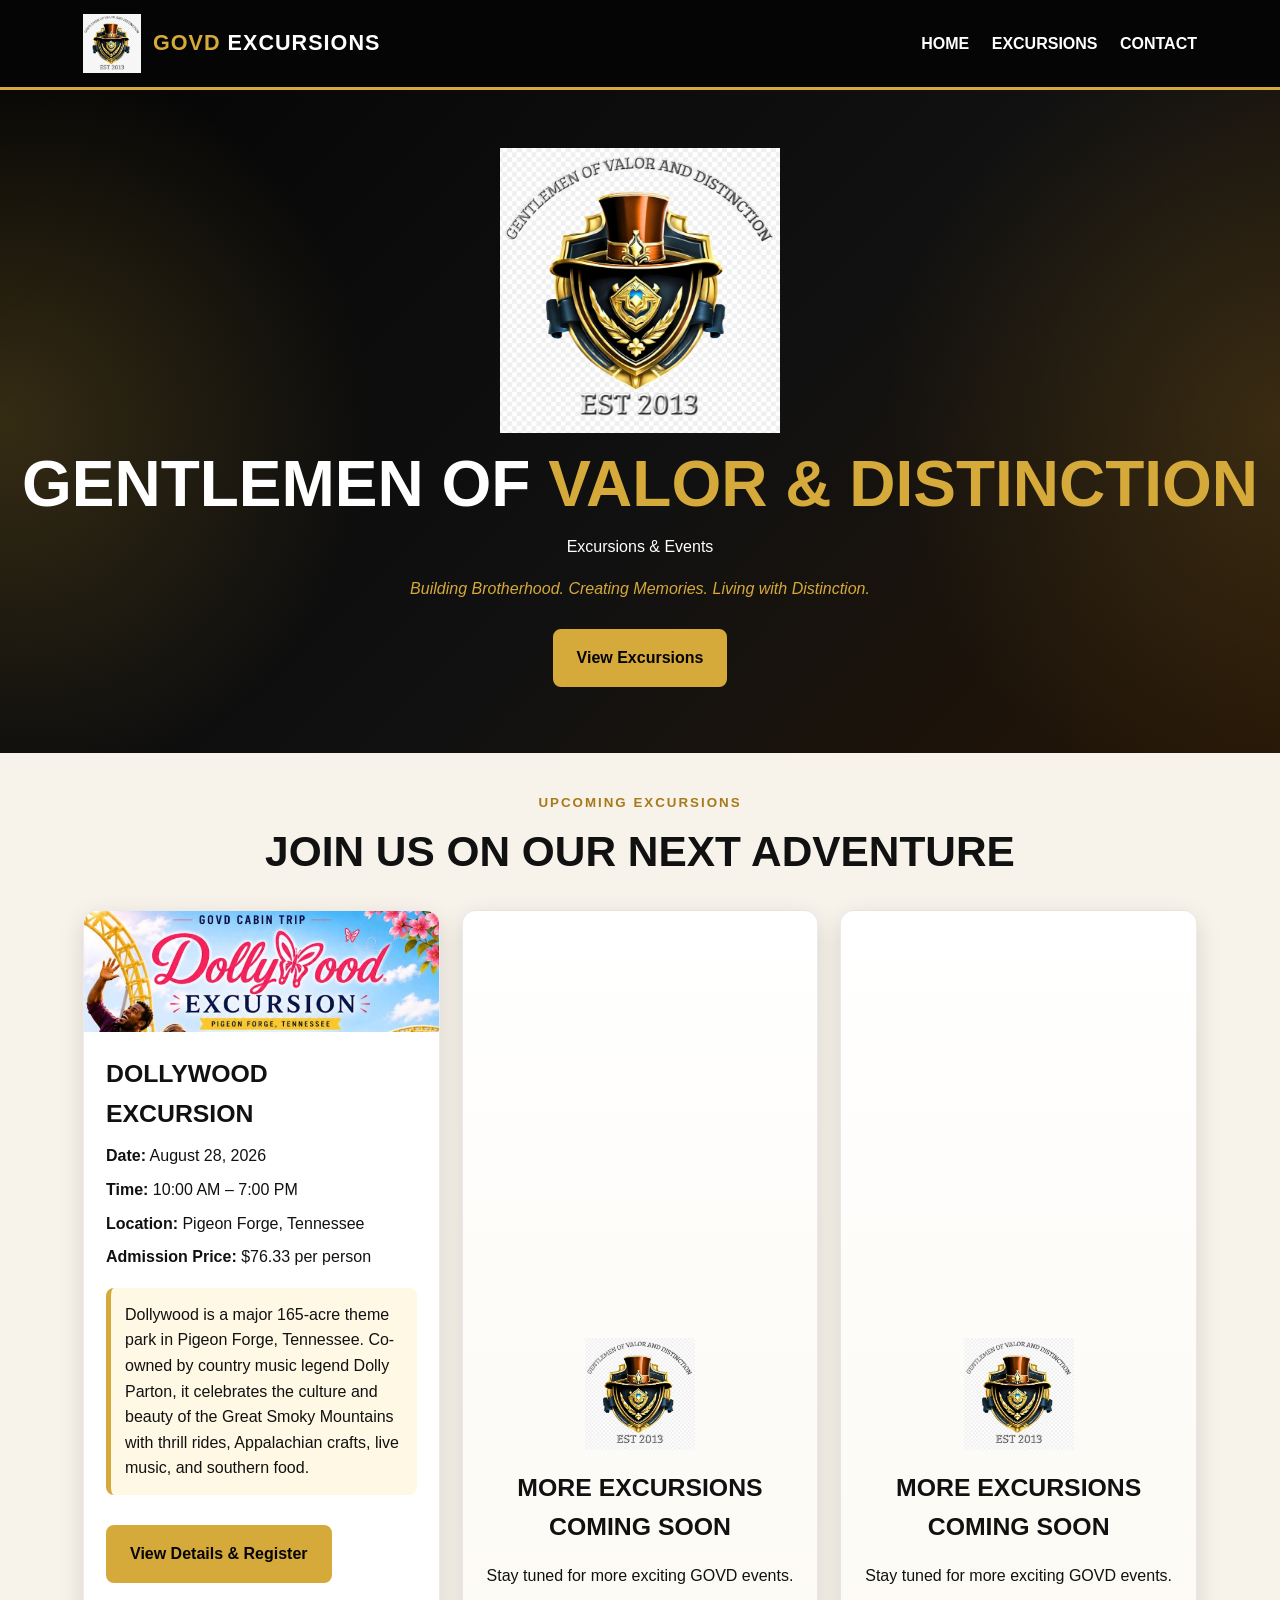
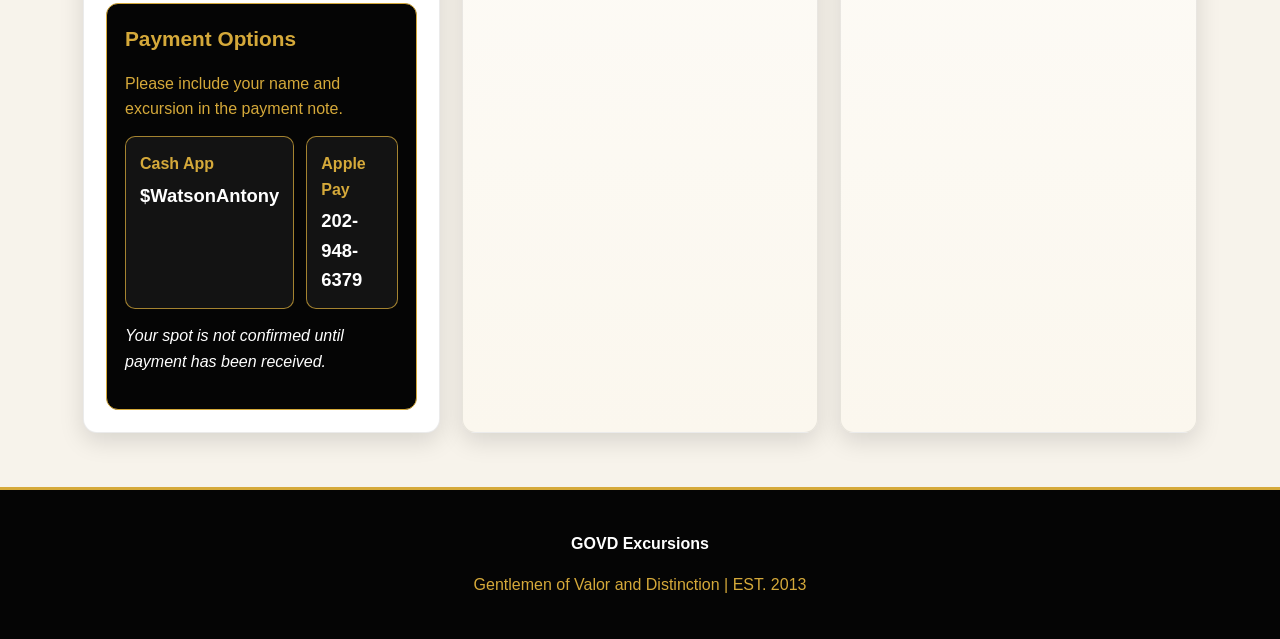
==== index.html @ 77d33393 "updated cards" ====
<!DOCTYPE html>
<html lang="en">
<head>
  <meta charset="UTF-8">
  <meta name="viewport" content="width=device-width, initial-scale=1.0">
  <title>GOVD Excursions</title>
  <link rel="stylesheet" href="style.css">
</head>
<body>

<header class="site-header">
  <div class="header-inner">
    <a class="brand" href="index.html">
      <img src="images/govd-logo.png" alt="GOVD logo">
      <div class="brand-title"><span>GOVD</span> EXCURSIONS</div>
    </a>

    <nav class="nav">
      <a href="index.html">HOME</a>
      <a href="#excursions">EXCURSIONS</a>
      <a href="#contact">CONTACT</a>
    </nav>
  </div>
</header>

<section class="hero">
  <img src="images/govd-logo.png" alt="Gentlemen of Valor and Distinction Logo" class="hero-logo">
  <h1>Gentlemen of <span>Valor & Distinction</span></h1>
  <p>Excursions & Events</p>
  <p class="tagline">Building Brotherhood. Creating Memories. Living with Distinction.</p>
  <a class="button" href="#excursions">View Excursions</a>
</section>

<main class="container">
  <section id="excursions">
    <div class="section-title">
      <small>Upcoming Excursions</small>
      <h2>Join Us On Our Next Adventure</h2>
    </div>

    <div class="cards">
      <article class="card">
        <img src="images/dollywood-banner.png" alt="Dollywood Excursion" class="card-image">

        <div class="card-body">
          <h3 class="event-title">Dollywood Excursion</h3>

          <div class="detail"><strong>Date:</strong> August 28, 2026</div>
          <div class="detail"><strong>Time:</strong> 10:00 AM – 7:00 PM</div>
          <div class="detail"><strong>Location:</strong> Pigeon Forge, Tennessee</div>
          <div class="detail"><strong>Admission Price:</strong> $76.33 per person</div>

          <div class="description-box">
            Dollywood is a major 165-acre theme park in Pigeon Forge, Tennessee.
            Co-owned by country music legend Dolly Parton, it celebrates the culture
            and beauty of the Great Smoky Mountains with thrill rides, Appalachian crafts,
            live music, and southern food.
          </div>

          <a class="button" href="https://docs.google.com/forms/d/e/1FAIpQLSew70NjYJgqdCBS-8g6Ek-wSPkg6OKiDWFWPs0jnCUrK6IFLA/viewform?usp=header" target="_blank" rel="noopener">View Details & Register</a>

          <div class="payment-card">
            <h4>Payment Options</h4>
            <p class="payment-instruction">Please include your name and excursion in the payment note.</p>

            <div class="payment-methods">
              <div class="payment-method">
                <strong>Cash App</strong>
                <div class="payment-value">$WatsonAntony</div>
              </div>

              <div class="payment-method">
                <strong>Apple Pay</strong>
                <div class="payment-value">202-948-6379</div>
              </div>
            </div>

            <p class="payment-note">Your spot is not confirmed until payment has been received.</p>
          </div>
        </div>
      </article>

      <article class="card coming-soon">
        <div class="card-body">
          <img src="images/govd-logo.png" alt="GOVD Logo">
          <h3 class="event-title">More Excursions Coming Soon</h3>
          <p>Stay tuned for more exciting GOVD events.</p>
        </div>
      </article>

      <article class="card coming-soon">
        <div class="card-body">
          <img src="images/govd-logo.png" alt="GOVD Logo">
          <h3 class="event-title">More Excursions Coming Soon</h3>
          <p>Stay tuned for more exciting GOVD events.</p>
        </div>
      </article>
    </div>
  </section>
</main>

<footer id="contact" class="site-footer">
  <p><strong>GOVD Excursions</strong></p>
  <p><span>Gentlemen of Valor and Distinction | EST. 2013</span></p>
</footer>

</body>
</html>
---- style.css ----
* {
  box-sizing: border-box;
}

:root {
  --black: #050505;
  --gold: #d5a93a;
  --gold-dark: #a77919;
  --cream: #f7f3eb;
  --white: #ffffff;
  --text: #111111;
}

body {
  margin: 0;
  font-family: Arial, Helvetica, sans-serif;
  background: var(--cream);
  color: var(--text);
  line-height: 1.6;
}

.site-header {
  background: var(--black);
  color: var(--white);
  border-bottom: 3px solid var(--gold);
  position: sticky;
  top: 0;
  z-index: 20;
}

.header-inner {
  max-width: 1150px;
  margin: auto;
  padding: 14px 18px;
  display: flex;
  align-items: center;
  justify-content: space-between;
  gap: 18px;
  flex-wrap: wrap;
}

.brand {
  display: flex;
  align-items: center;
  gap: 12px;
  color: var(--white);
  text-decoration: none;
}

.brand img {
  width: 58px;
}

.brand-title {
  font-size: 1.35rem;
  font-weight: 800;
  letter-spacing: 1px;
}

.brand-title span {
  color: var(--gold);
}

.nav a {
  color: var(--white);
  text-decoration: none;
  font-weight: bold;
  margin-left: 18px;
}

.nav a:hover {
  color: var(--gold);
}

.hero {
  background:
    radial-gradient(circle at left, rgba(213,169,58,.22), transparent 28%),
    radial-gradient(circle at right, rgba(213,169,58,.16), transparent 30%),
    linear-gradient(135deg, #050505, #111111 55%, #241506);
  color: var(--white);
  text-align: center;
  padding: 58px 18px 66px;
}

.hero-logo {
  width: 280px;
  max-width: 85%;
  display: block;
  margin: 0 auto 18px;
}

.hero h1 {
  margin: 0;
  font-size: clamp(2rem, 5vw, 4rem);
  line-height: 1.05;
  text-transform: uppercase;
}

.hero h1 span {
  color: var(--gold);
}

.tagline {
  color: var(--gold);
  font-style: italic;
}

.container {
  max-width: 1150px;
  margin: auto;
  padding: 36px 18px 54px;
}

.section-title {
  text-align: center;
  margin-bottom: 24px;
}

.section-title small {
  color: var(--gold-dark);
  font-weight: bold;
  letter-spacing: 2px;
  text-transform: uppercase;
}

.section-title h2 {
  margin: 4px 0 0;
  font-size: clamp(1.8rem, 4vw, 2.65rem);
  text-transform: uppercase;
}

.cards {
  display: grid;
  grid-template-columns: repeat(auto-fit, minmax(310px, 1fr));
  gap: 22px;
}

.card {
  background: var(--white);
  border-radius: 14px;
  overflow: hidden;
  box-shadow: 0 8px 24px rgba(0,0,0,.13);
  border: 1px solid rgba(0,0,0,.08);
}

.card-body {
  padding: 22px;
}

.card-image {
  width: 100%;
  display: block;
}

.event-title {
  margin: 0 0 10px;
  font-size: 1.55rem;
  text-transform: uppercase;
}

.detail {
  margin: 8px 0;
}

.description-box {
  background: #fff8e5;
  border-left: 5px solid var(--gold);
  padding: 14px;
  border-radius: 8px;
  margin: 18px 0;
}

.button {
  display: inline-block;
  background: var(--gold);
  color: var(--black);
  border: 2px solid var(--gold);
  text-decoration: none;
  padding: 14px 22px;
  border-radius: 8px;
  font-weight: bold;
  margin-top: 12px;
}

.button:hover {
  background: var(--black);
  color: var(--white);
}

.payment-card {
  background: var(--black);
  color: var(--white);
  border: 1px solid var(--gold);
  border-radius: 12px;
  padding: 18px;
  margin-top: 20px;
}

.payment-card h4 {
  color: var(--gold);
  font-size: 1.3rem;
  margin: 0 0 10px;
}

.payment-card .payment-instruction {
  color: var(--gold);
  margin-bottom: 14px;
}

.payment-methods {
  display: grid;
  grid-template-columns: 1fr 1fr;
  gap: 12px;
}

.payment-method {
  background: rgba(255,255,255,.06);
  border: 1px solid rgba(213,169,58,.75);
  border-radius: 10px;
  padding: 14px;
}

.payment-method strong {
  color: var(--gold);
  display: block;
  margin-bottom: 4px;
}

.payment-value {
  font-size: 1.15rem;
  font-weight: 800;
}

.payment-note {
  font-style: italic;
  margin-top: 14px;
}

.coming-soon {
  min-height: 340px;
  display: flex;
  align-items: center;
  justify-content: center;
  text-align: center;
  background: linear-gradient(180deg, #fff, #fbf7ee);
}

.coming-soon img {
  width: 110px;
  margin-bottom: 10px;
}

.site-footer {
  background: var(--black);
  color: var(--white);
  text-align: center;
  border-top: 3px solid var(--gold);
  padding: 25px 18px;
}

.site-footer span {
  color: var(--gold);
}

@media (max-width: 760px) {
  .header-inner {
    justify-content: center;
    text-align: center;
  }

  .nav {
    width: 100%;
  }

  .nav a {
    display: inline-block;
    margin: 7px 8px;
  }

  .hero-logo {
    width: 220px;
  }

  .payment-methods {
    grid-template-columns: 1fr;
  }
}
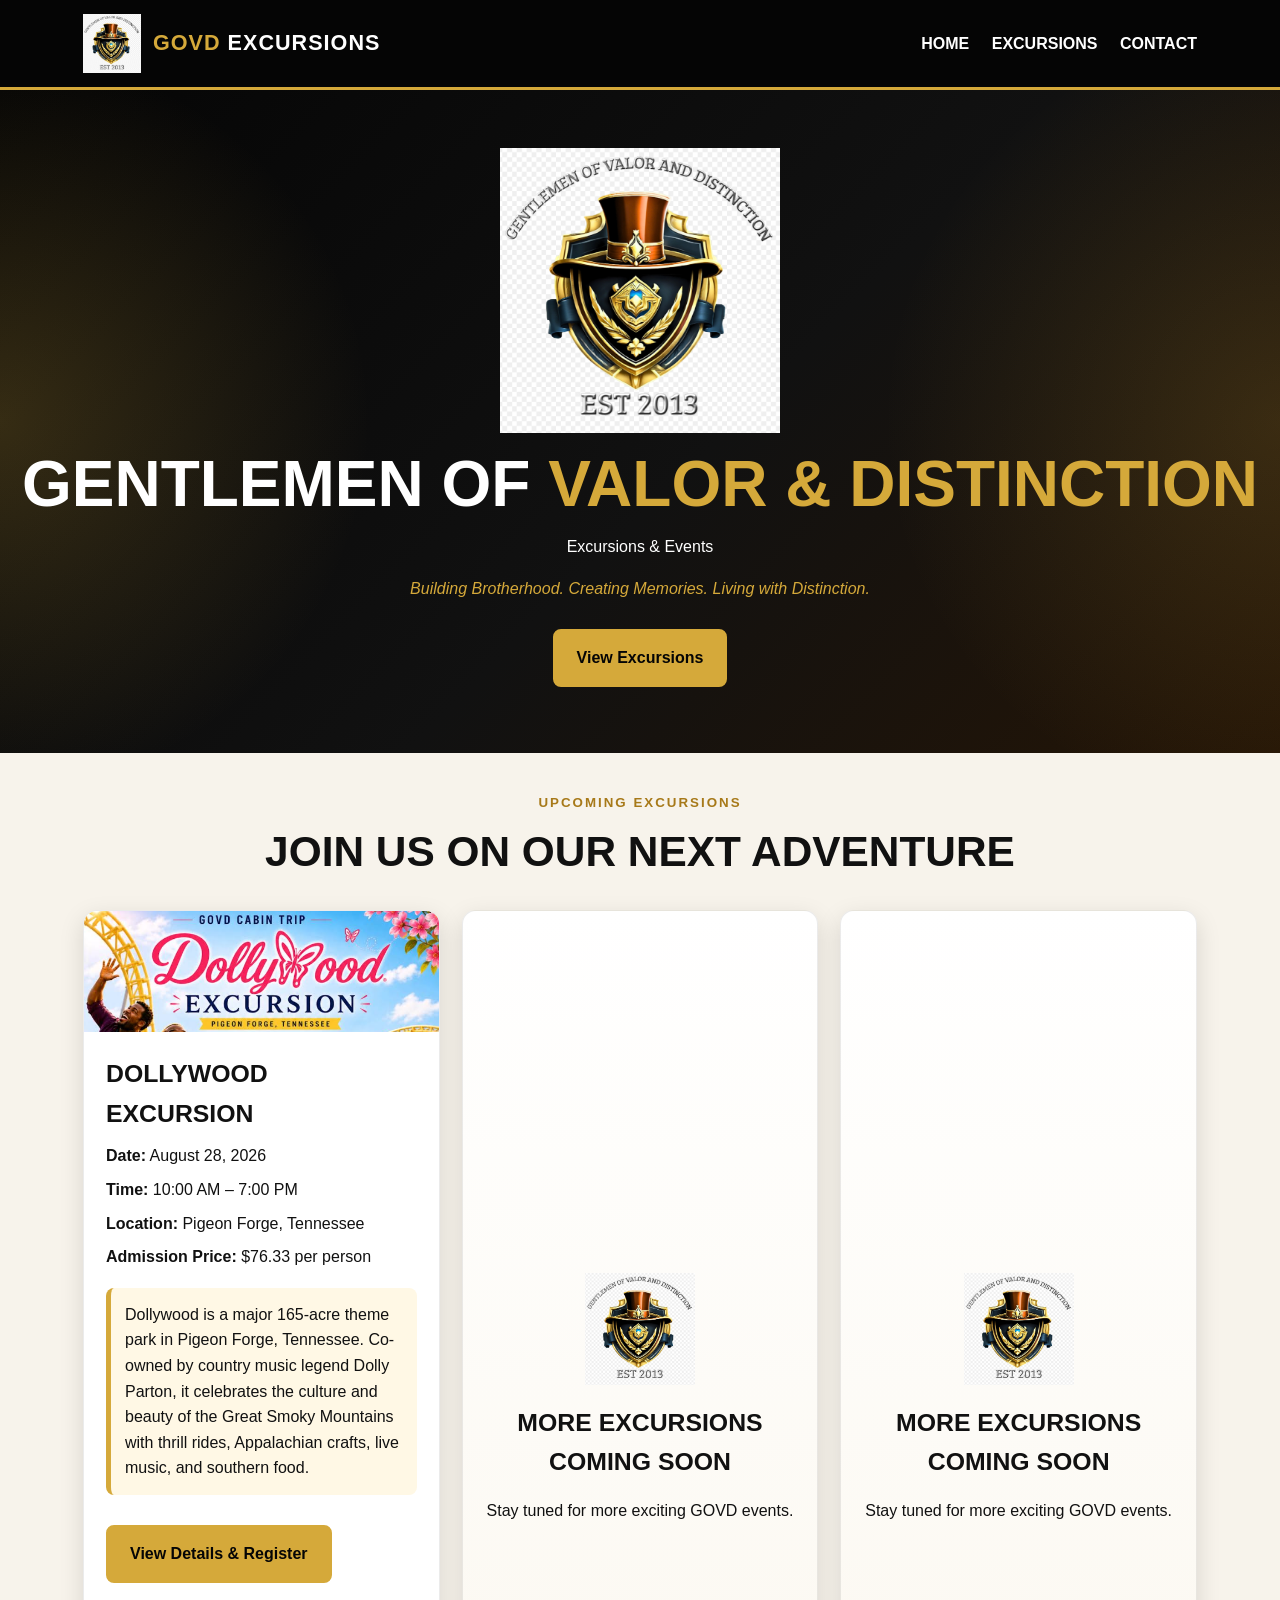
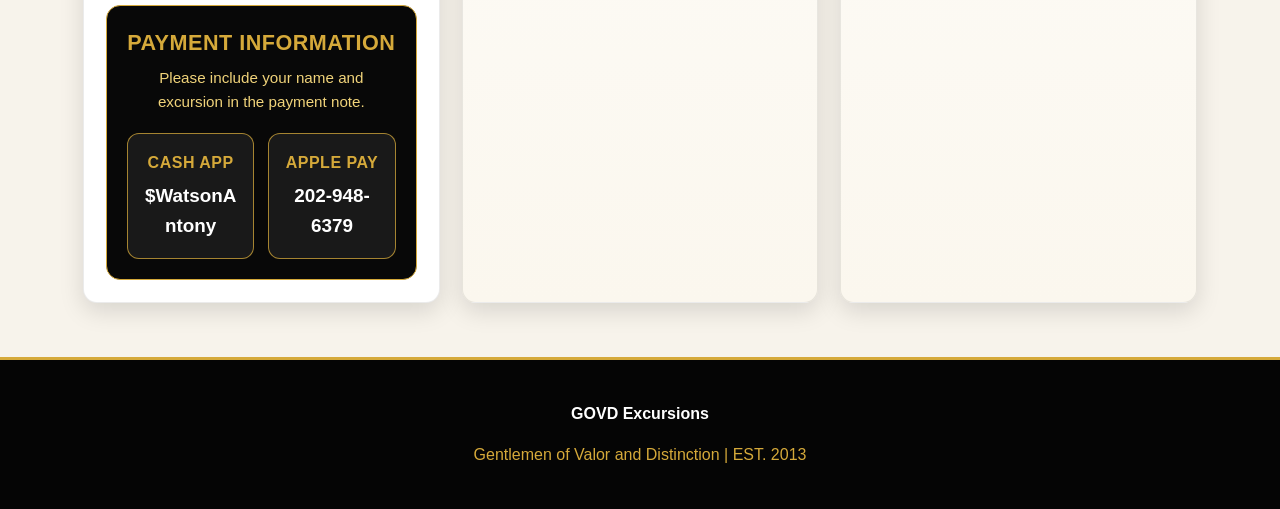
==== commit ca42b1bc: "Update payment info" ====
--- a/index.html
+++ b/index.html
@@ -60,7 +60,7 @@
           <a class="button" href="https://docs.google.com/forms/d/e/1FAIpQLSew70NjYJgqdCBS-8g6Ek-wSPkg6OKiDWFWPs0jnCUrK6IFLA/viewform?usp=header" target="_blank" rel="noopener">View Details & Register</a>
 
           <div class="payment-card">
-            <h4>Payment Options</h4>
+            <h4>Payment Information</h4>
             <p class="payment-instruction">Please include your name and excursion in the payment note.</p>
 
             <div class="payment-methods">
@@ -75,7 +75,7 @@
               </div>
             </div>
 
-            <p class="payment-note">Your spot is not confirmed until payment has been received.</p>
+            
           </div>
         </div>
       </article>
--- a/style.css
+++ b/style.css
@@ -187,53 +187,70 @@
   color: var(--white);
 }
 
+/* Cleaned payment section */
 .payment-card {
-  background: var(--black);
+  background: #080808;
   color: var(--white);
   border: 1px solid var(--gold);
-  border-radius: 12px;
-  padding: 18px;
-  margin-top: 20px;
+  border-radius: 14px;
+  padding: 20px;
+  margin-top: 22px;
 }
 
 .payment-card h4 {
   color: var(--gold);
-  font-size: 1.3rem;
-  margin: 0 0 10px;
+  font-size: 1.35rem;
+  margin: 0 0 6px;
+  text-align: center;
+  text-transform: uppercase;
+  letter-spacing: .5px;
 }
 
 .payment-card .payment-instruction {
-  color: var(--gold);
-  margin-bottom: 14px;
+  color: #f0d37a;
+  text-align: center;
+  margin: 0 0 18px;
+  font-size: .95rem;
 }
 
 .payment-methods {
   display: grid;
   grid-template-columns: 1fr 1fr;
-  gap: 12px;
+  gap: 14px;
 }
 
 .payment-method {
-  background: rgba(255,255,255,.06);
+  background: rgba(255,255,255,.07);
   border: 1px solid rgba(213,169,58,.75);
-  border-radius: 10px;
-  padding: 14px;
+  border-radius: 12px;
+  padding: 16px;
+  text-align: center;
 }
 
 .payment-method strong {
   color: var(--gold);
   display: block;
-  margin-bottom: 4px;
+  font-size: 1rem;
+  margin-bottom: 6px;
+  text-transform: uppercase;
+  letter-spacing: .5px;
 }
 
 .payment-value {
-  font-size: 1.15rem;
+  font-size: 1.18rem;
   font-weight: 800;
+  word-break: break-word;
 }
 
 .payment-note {
+  background: rgba(213,169,58,.12);
+  border-left: 4px solid var(--gold);
+  border-radius: 8px;
+  padding: 10px 12px;
+  margin: 16px 0 0;
   font-style: italic;
-  margin-top: 14px;
+  font-size: .95rem;
+  text-align: center;
 }
 
 .coming-soon {
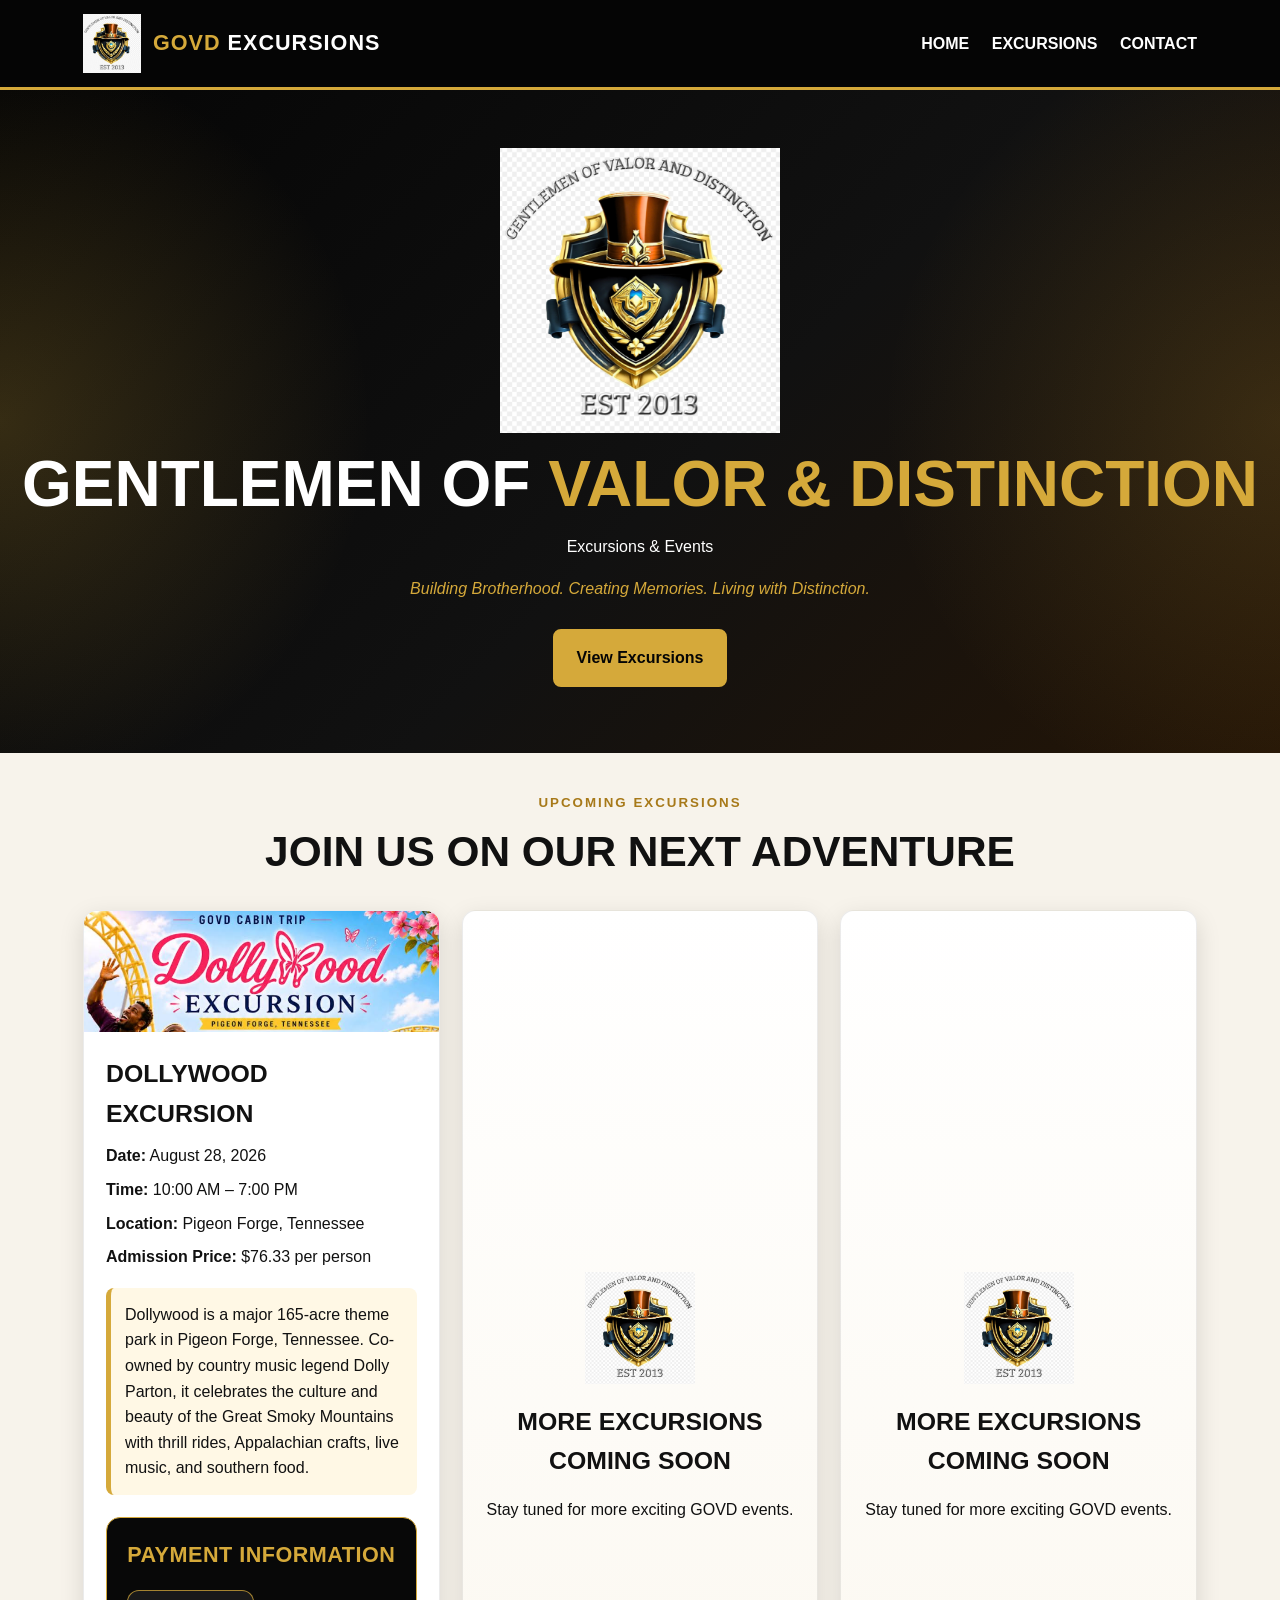
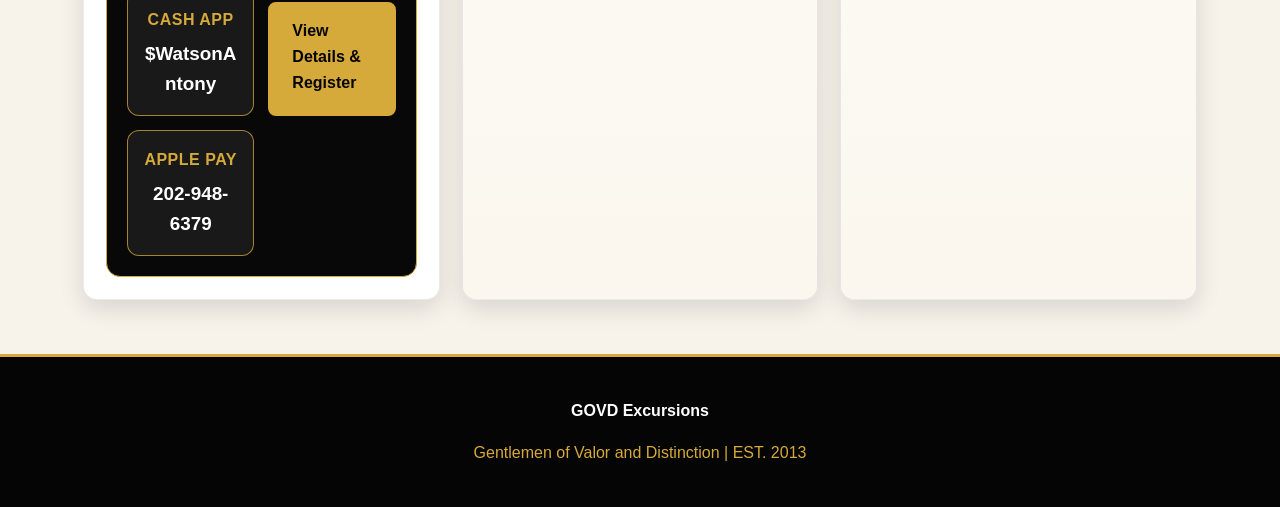
==== commit c074e950: "7.3" ====
--- a/index.html
+++ b/index.html
@@ -57,17 +57,19 @@
             live music, and southern food.
           </div>
 
-          <a class="button" href="https://docs.google.com/forms/d/e/1FAIpQLSew70NjYJgqdCBS-8g6Ek-wSPkg6OKiDWFWPs0jnCUrK6IFLA/viewform?usp=header" target="_blank" rel="noopener">View Details & Register</a>
+          
 
           <div class="payment-card">
             <h4>Payment Information</h4>
-            <p class="payment-instruction">Please include your name and excursion in the payment note.</p>
+            <p class="payment-instruction"></p>
 
             <div class="payment-methods">
               <div class="payment-method">
                 <strong>Cash App</strong>
                 <div class="payment-value">$WatsonAntony</div>
               </div>
+
+          <a class="button" href="https://docs.google.com/forms/d/e/1FAIpQLSew70NjYJgqdCBS-8g6Ek-wSPkg6OKiDWFWPs0jnCUrK6IFLA/viewform?usp=header" target="_blank" rel="noopener">View Details & Register</a>
 
               <div class="payment-method">
                 <strong>Apple Pay</strong>
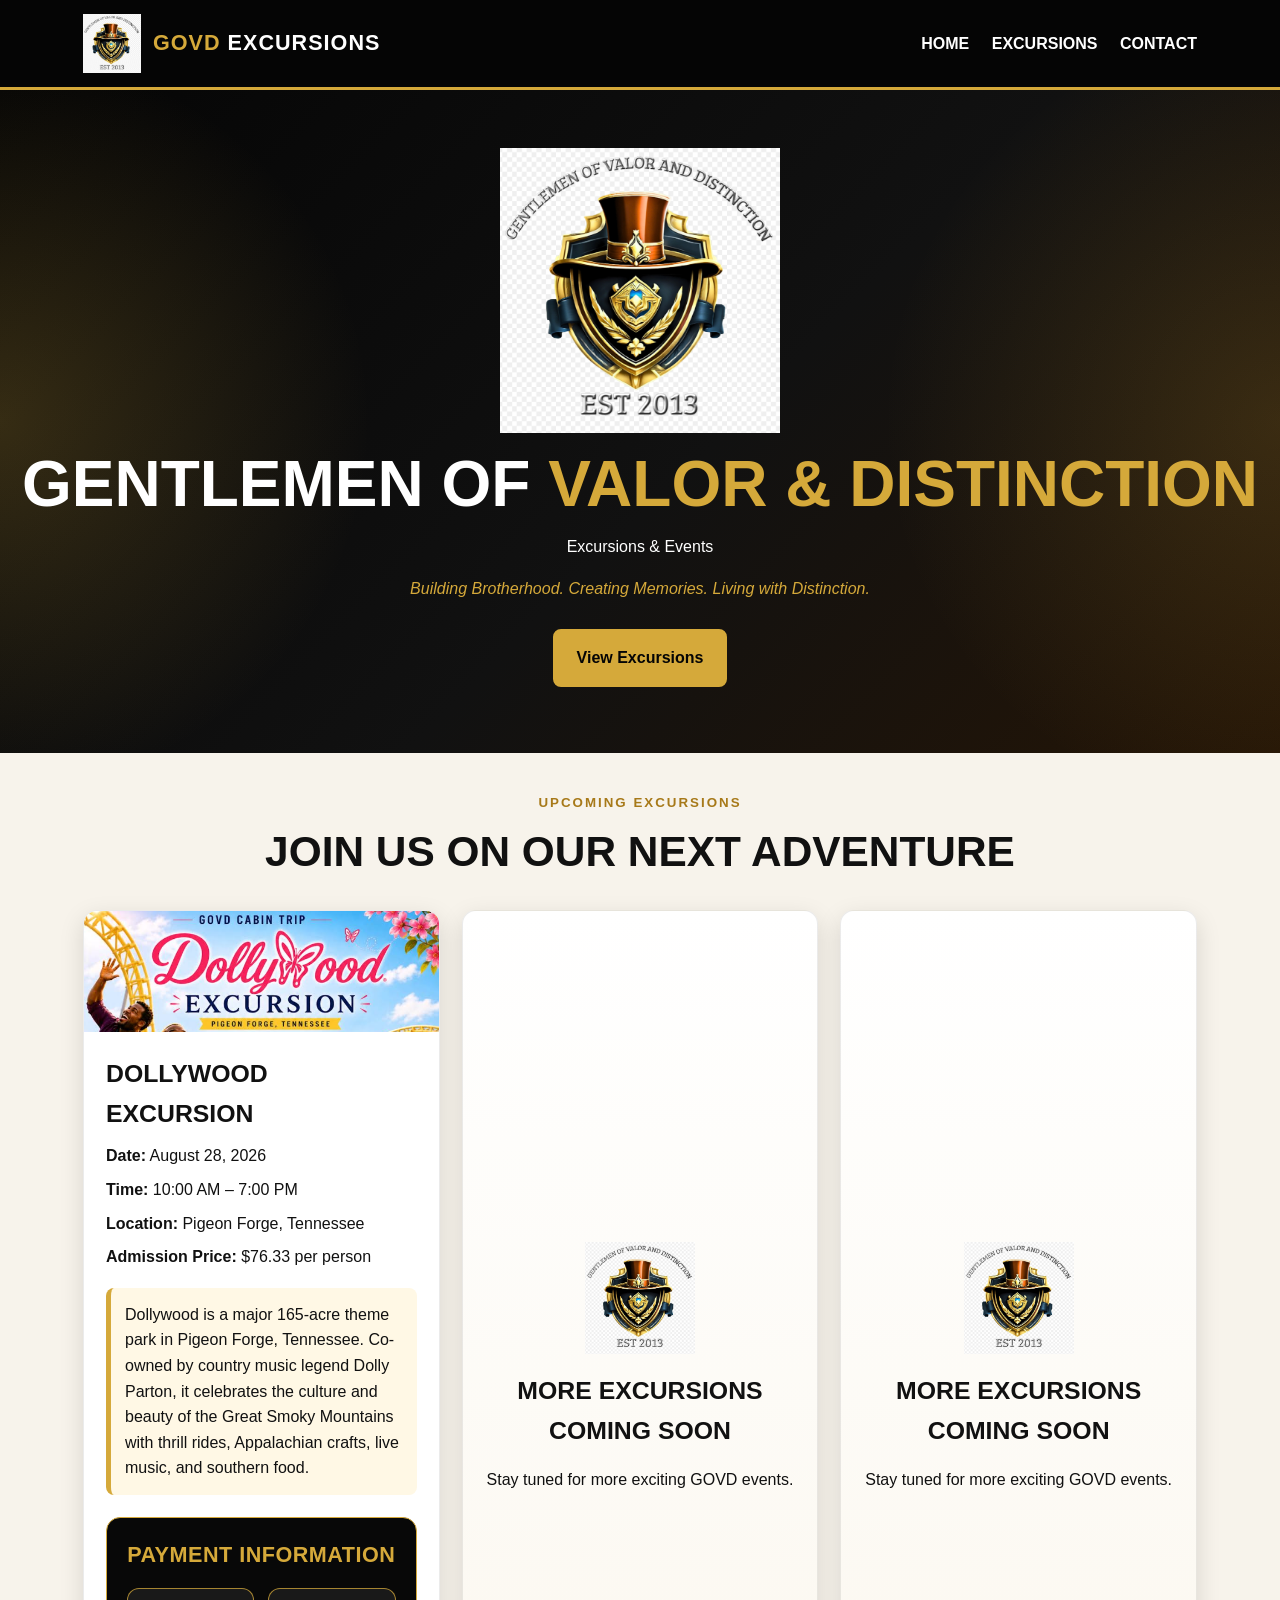
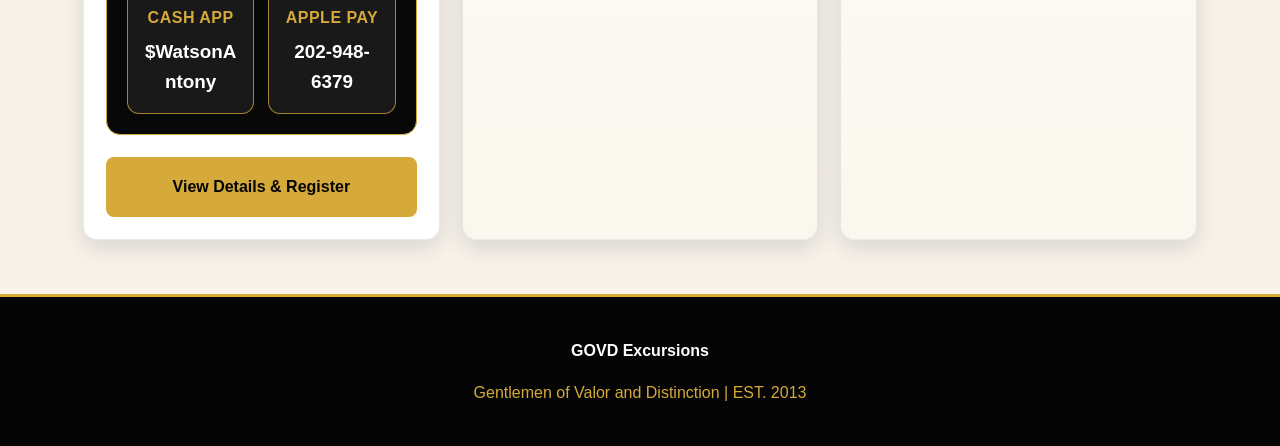
==== commit cec859db: "7.4" ====
--- a/index.html
+++ b/index.html
@@ -57,11 +57,8 @@
             live music, and southern food.
           </div>
 
-          
-
           <div class="payment-card">
             <h4>Payment Information</h4>
-            <p class="payment-instruction"></p>
 
             <div class="payment-methods">
               <div class="payment-method">
@@ -69,16 +66,14 @@
                 <div class="payment-value">$WatsonAntony</div>
               </div>
 
-          <a class="button" href="https://docs.google.com/forms/d/e/1FAIpQLSew70NjYJgqdCBS-8g6Ek-wSPkg6OKiDWFWPs0jnCUrK6IFLA/viewform?usp=header" target="_blank" rel="noopener">View Details & Register</a>
-
               <div class="payment-method">
                 <strong>Apple Pay</strong>
                 <div class="payment-value">202-948-6379</div>
               </div>
             </div>
+          </div>
 
-            
-          </div>
+          <a class="register-button" href="https://docs.google.com/forms/d/e/1FAIpQLSew70NjYJgqdCBS-8g6Ek-wSPkg6OKiDWFWPs0jnCUrK6IFLA/viewform?usp=header" target="_blank" rel="noopener">View Details & Register</a>
         </div>
       </article>
 
--- a/style.css
+++ b/style.css
@@ -168,6 +168,72 @@
   padding: 14px;
   border-radius: 8px;
   margin: 18px 0;
+}
+
+.payment-card {
+  background: #080808;
+  color: var(--white);
+  border: 1px solid var(--gold);
+  border-radius: 14px;
+  padding: 20px;
+  margin-top: 22px;
+}
+
+.payment-card h4 {
+  color: var(--gold);
+  font-size: 1.35rem;
+  margin: 0 0 16px;
+  text-align: center;
+  text-transform: uppercase;
+  letter-spacing: .5px;
+}
+
+.payment-methods {
+  display: grid;
+  grid-template-columns: 1fr 1fr;
+  gap: 14px;
+}
+
+.payment-method {
+  background: rgba(255,255,255,.07);
+  border: 1px solid rgba(213,169,58,.75);
+  border-radius: 12px;
+  padding: 16px;
+  text-align: center;
+}
+
+.payment-method strong {
+  color: var(--gold);
+  display: block;
+  font-size: 1rem;
+  margin-bottom: 6px;
+  text-transform: uppercase;
+  letter-spacing: .5px;
+}
+
+.payment-value {
+  font-size: 1.18rem;
+  font-weight: 800;
+  word-break: break-word;
+}
+
+.register-button {
+  display: block;
+  width: 100%;
+  text-align: center;
+  background: var(--gold);
+  color: var(--black);
+  border: 2px solid var(--gold);
+  text-decoration: none;
+  padding: 15px 22px;
+  border-radius: 8px;
+  font-weight: bold;
+  margin-top: 22px;
+}
+
+.register-button:hover {
+  background: var(--black);
+  color: var(--white);
 }
 
 .button {
@@ -187,72 +253,6 @@
   color: var(--white);
 }
 
-/* Cleaned payment section */
-.payment-card {
-  background: #080808;
-  color: var(--white);
-  border: 1px solid var(--gold);
-  border-radius: 14px;
-  padding: 20px;
-  margin-top: 22px;
-}
-
-.payment-card h4 {
-  color: var(--gold);
-  font-size: 1.35rem;
-  margin: 0 0 6px;
-  text-align: center;
-  text-transform: uppercase;
-  letter-spacing: .5px;
-}
-
-.payment-card .payment-instruction {
-  color: #f0d37a;
-  text-align: center;
-  margin: 0 0 18px;
-  font-size: .95rem;
-}
-
-.payment-methods {
-  display: grid;
-  grid-template-columns: 1fr 1fr;
-  gap: 14px;
-}
-
-.payment-method {
-  background: rgba(255,255,255,.07);
-  border: 1px solid rgba(213,169,58,.75);
-  border-radius: 12px;
-  padding: 16px;
-  text-align: center;
-}
-
-.payment-method strong {
-  color: var(--gold);
-  display: block;
-  font-size: 1rem;
-  margin-bottom: 6px;
-  text-transform: uppercase;
-  letter-spacing: .5px;
-}
-
-.payment-value {
-  font-size: 1.18rem;
-  font-weight: 800;
-  word-break: break-word;
-}
-
-.payment-note {
-  background: rgba(213,169,58,.12);
-  border-left: 4px solid var(--gold);
-  border-radius: 8px;
-  padding: 10px 12px;
-  margin: 16px 0 0;
-  font-style: italic;
-  font-size: .95rem;
-  text-align: center;
-}
-
 .coming-soon {
   min-height: 340px;
   display: flex;
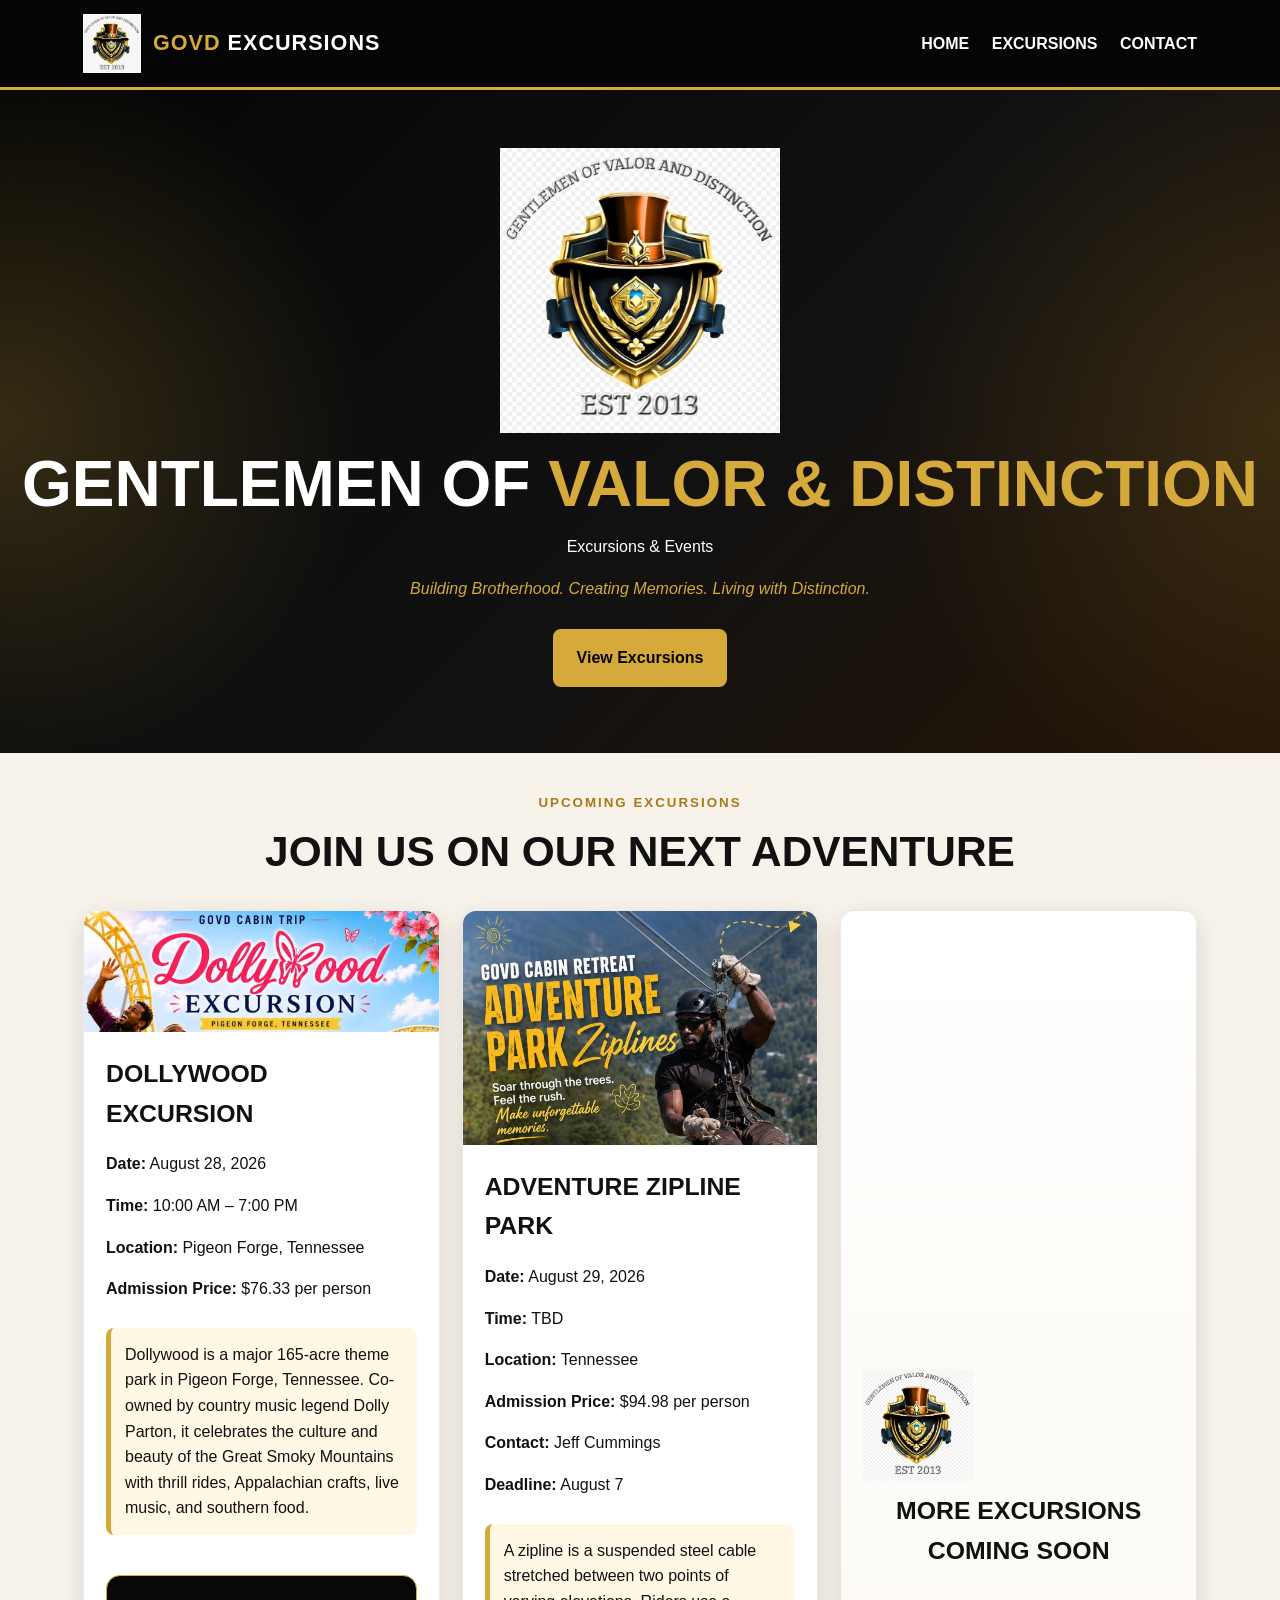
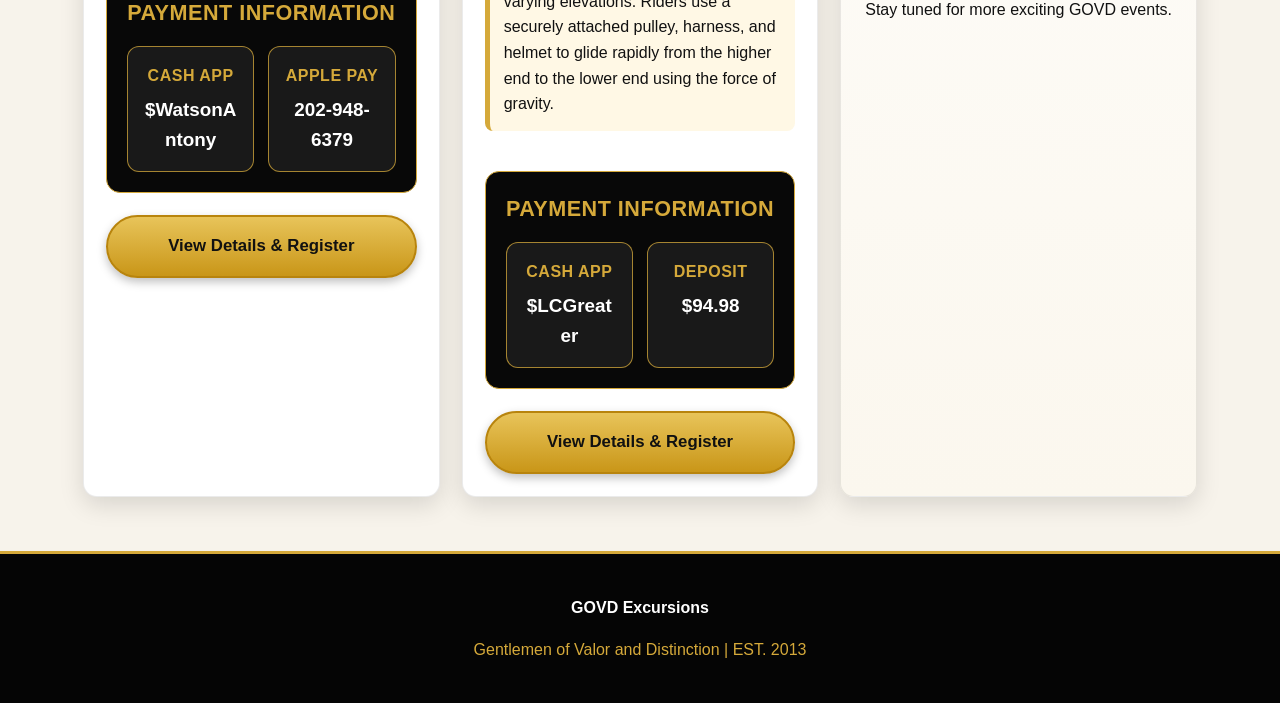
==== commit 8498dda9: "Updated Excursion" ====
--- a/index.html
+++ b/index.html
@@ -77,11 +77,42 @@
         </div>
       </article>
 
-      <article class="card coming-soon">
+      <article class="card">
+        <img src="images/adventure-zipline.png" alt="Adventure Zipline Park" class="card-image">
+
         <div class="card-body">
-          <img src="images/govd-logo.png" alt="GOVD Logo">
-          <h3 class="event-title">More Excursions Coming Soon</h3>
-          <p>Stay tuned for more exciting GOVD events.</p>
+          <h3 class="event-title">Adventure Zipline Park</h3>
+
+          <div class="detail"><strong>Date:</strong> August 29, 2026</div>
+          <div class="detail"><strong>Time:</strong> TBD</div>
+          <div class="detail"><strong>Location:</strong> Tennessee</div>
+          <div class="detail"><strong>Admission Price:</strong> $94.98 per person</div>
+          <div class="detail"><strong>Contact:</strong> Jeff Cummings</div>
+          <div class="detail"><strong>Deadline:</strong> August 7</div>
+
+          <div class="description-box">
+            A zipline is a suspended steel cable stretched between two points of varying elevations.
+            Riders use a securely attached pulley, harness, and helmet to glide rapidly from the
+            higher end to the lower end using the force of gravity.
+          </div>
+
+          <div class="payment-card">
+            <h4>Payment Information</h4>
+
+            <div class="payment-methods">
+              <div class="payment-method">
+                <strong>Cash App</strong>
+                <div class="payment-value">$LCGreater</div>
+              </div>
+
+              <div class="payment-method">
+                <strong>Deposit</strong>
+                <div class="payment-value">$94.98</div>
+              </div>
+            </div>
+          </div>
+
+          <a class="register-button" href="https://docs.google.com/forms/d/e/1FAIpQLSe6iFAoPk8hgXfR90ClNzGvZ4YuxWsDylSB50viX3i8Uk9IhQ/viewform?usp=publish-editor" target="_blank" rel="noopener">View Details & Register</a>
         </div>
       </article>
 
--- a/style.css
+++ b/style.css
@@ -145,6 +145,8 @@
 
 .card-body {
   padding: 22px;
+  display: flex;
+  flex-direction: column;
 }
 
 .card-image {
@@ -218,22 +220,24 @@
 }
 
 .register-button {
-  display: block;
-  width: 100%;
-  text-align: center;
-  background: var(--gold);
-  color: var(--black);
-  border: 2px solid var(--gold);
-  text-decoration: none;
-  padding: 15px 22px;
-  border-radius: 8px;
-  font-weight: bold;
-  margin-top: 22px;
-}
-
-.register-button:hover {
-  background: var(--black);
-  color: var(--white);
+  display:block;
+  width:100%;
+  text-align:center;
+  text-decoration:none;
+  background:linear-gradient(180deg,#e8c45a,#c99618);
+  color:#111;
+  border:2px solid #b8840d;
+  border-radius:999px;
+  padding:16px 24px;
+  font-weight:700;
+  font-size:1.05rem;
+  margin-top:22px;
+  box-shadow:0 4px 10px rgba(0,0,0,.25);
+}
+
+.register-button:hover{
+  background:linear-gradient(180deg,#f2d06c,#d9a51d);
+  transform:translateY(-1px);
 }
 
 .button {
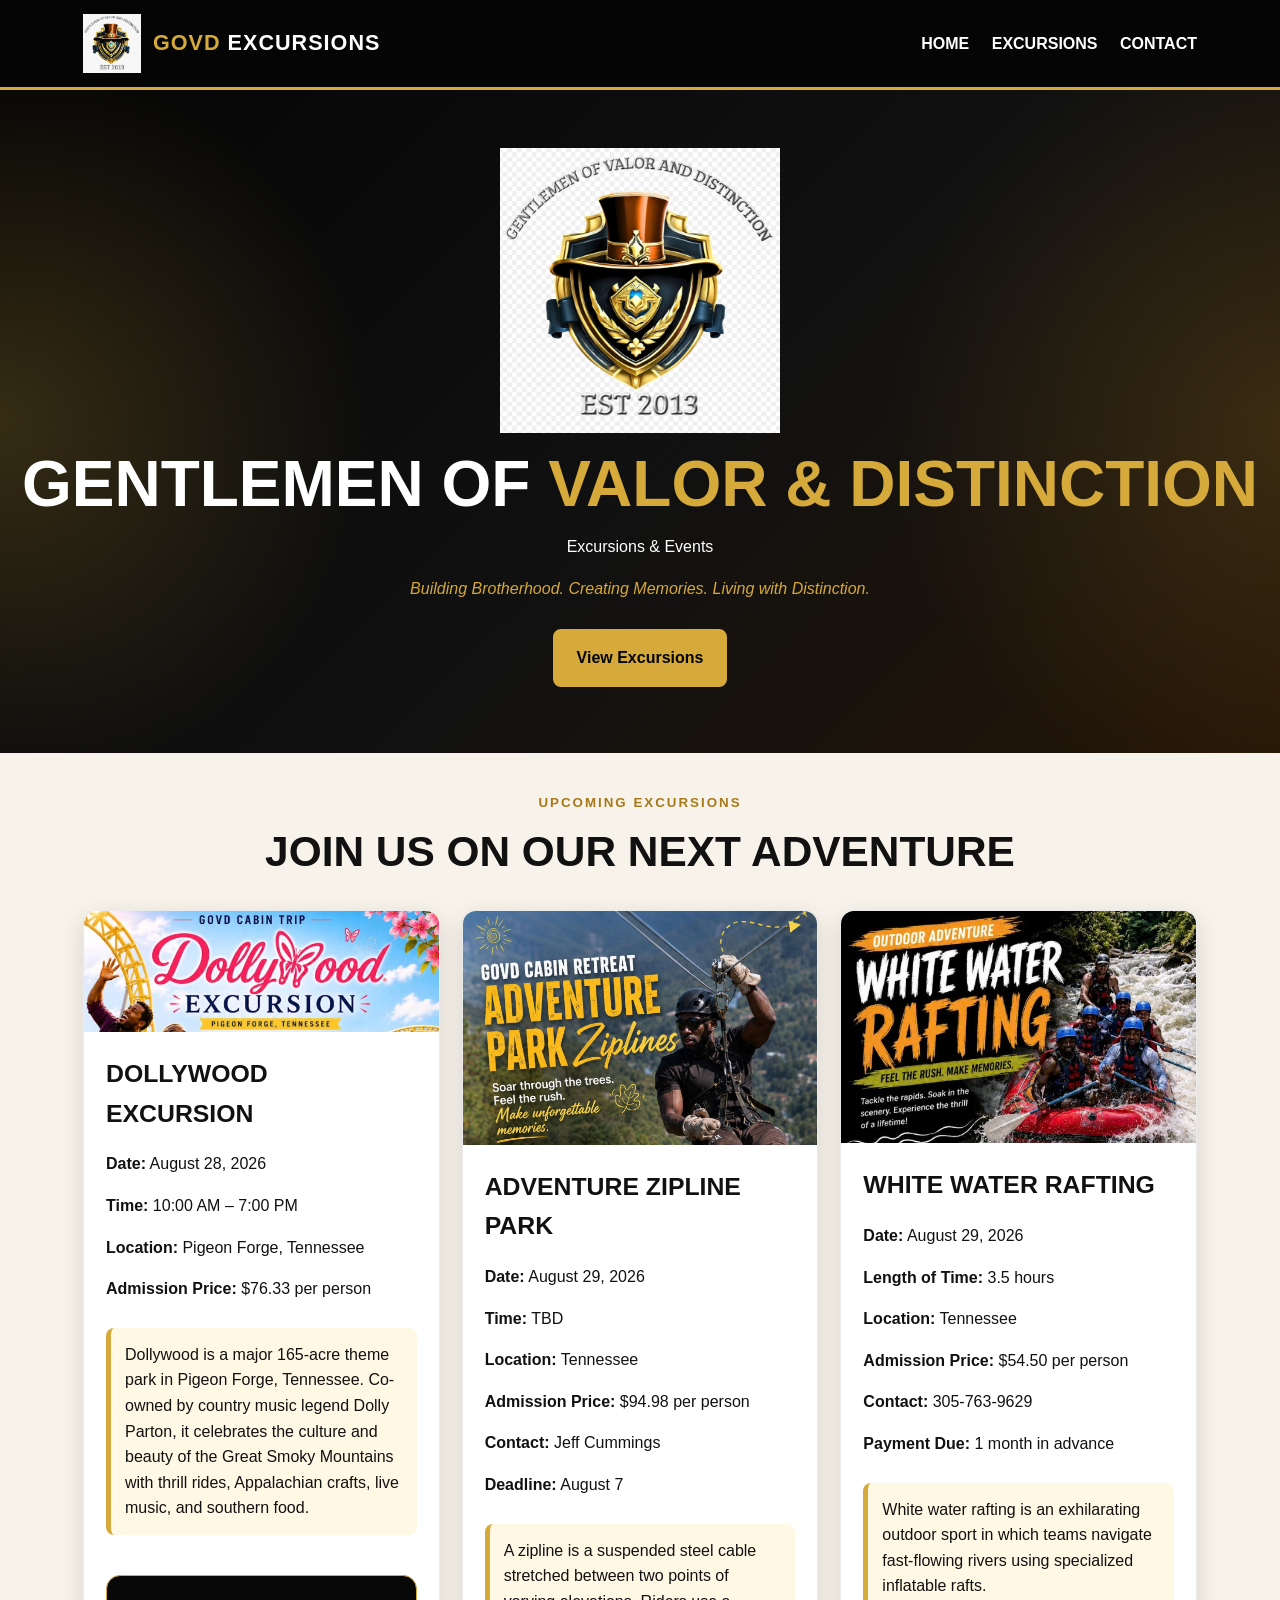
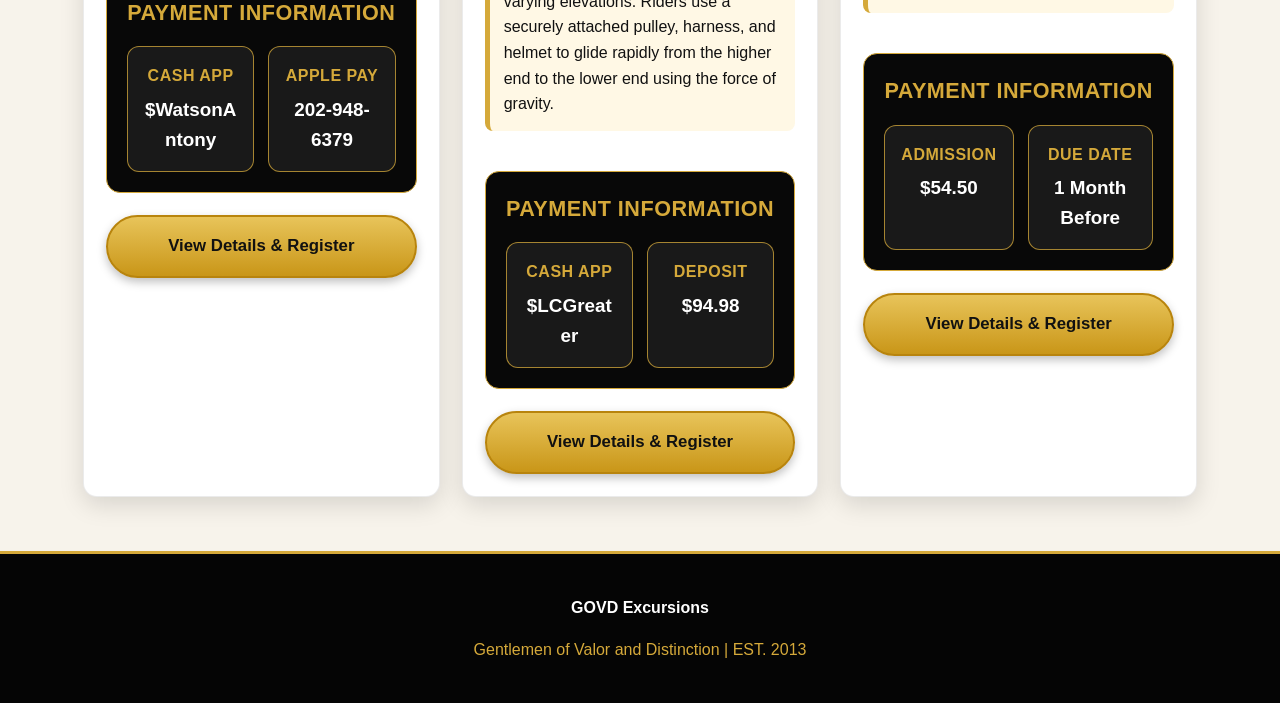
==== commit 23072134: "#rd card" ====
--- a/index.html
+++ b/index.html
@@ -41,86 +41,95 @@
     <div class="cards">
       <article class="card">
         <img src="images/dollywood-banner.png" alt="Dollywood Excursion" class="card-image">
-
         <div class="card-body">
           <h3 class="event-title">Dollywood Excursion</h3>
-
           <div class="detail"><strong>Date:</strong> August 28, 2026</div>
           <div class="detail"><strong>Time:</strong> 10:00 AM – 7:00 PM</div>
           <div class="detail"><strong>Location:</strong> Pigeon Forge, Tennessee</div>
           <div class="detail"><strong>Admission Price:</strong> $76.33 per person</div>
-
           <div class="description-box">
             Dollywood is a major 165-acre theme park in Pigeon Forge, Tennessee.
             Co-owned by country music legend Dolly Parton, it celebrates the culture
             and beauty of the Great Smoky Mountains with thrill rides, Appalachian crafts,
             live music, and southern food.
           </div>
-
           <div class="payment-card">
             <h4>Payment Information</h4>
-
             <div class="payment-methods">
               <div class="payment-method">
                 <strong>Cash App</strong>
                 <div class="payment-value">$WatsonAntony</div>
               </div>
-
               <div class="payment-method">
                 <strong>Apple Pay</strong>
                 <div class="payment-value">202-948-6379</div>
               </div>
             </div>
           </div>
-
           <a class="register-button" href="https://docs.google.com/forms/d/e/1FAIpQLSew70NjYJgqdCBS-8g6Ek-wSPkg6OKiDWFWPs0jnCUrK6IFLA/viewform?usp=header" target="_blank" rel="noopener">View Details & Register</a>
         </div>
       </article>
 
       <article class="card">
         <img src="images/adventure-zipline.png" alt="Adventure Zipline Park" class="card-image">
-
         <div class="card-body">
           <h3 class="event-title">Adventure Zipline Park</h3>
-
           <div class="detail"><strong>Date:</strong> August 29, 2026</div>
           <div class="detail"><strong>Time:</strong> TBD</div>
           <div class="detail"><strong>Location:</strong> Tennessee</div>
           <div class="detail"><strong>Admission Price:</strong> $94.98 per person</div>
           <div class="detail"><strong>Contact:</strong> Jeff Cummings</div>
           <div class="detail"><strong>Deadline:</strong> August 7</div>
-
           <div class="description-box">
             A zipline is a suspended steel cable stretched between two points of varying elevations.
             Riders use a securely attached pulley, harness, and helmet to glide rapidly from the
             higher end to the lower end using the force of gravity.
           </div>
-
           <div class="payment-card">
             <h4>Payment Information</h4>
-
             <div class="payment-methods">
               <div class="payment-method">
                 <strong>Cash App</strong>
                 <div class="payment-value">$LCGreater</div>
               </div>
-
               <div class="payment-method">
                 <strong>Deposit</strong>
                 <div class="payment-value">$94.98</div>
               </div>
             </div>
           </div>
-
           <a class="register-button" href="https://docs.google.com/forms/d/e/1FAIpQLSe6iFAoPk8hgXfR90ClNzGvZ4YuxWsDylSB50viX3i8Uk9IhQ/viewform?usp=publish-editor" target="_blank" rel="noopener">View Details & Register</a>
         </div>
       </article>
 
-      <article class="card coming-soon">
+      <article class="card">
+        <img src="images/white-water-rafting.png" alt="White Water Rafting" class="card-image">
         <div class="card-body">
-          <img src="images/govd-logo.png" alt="GOVD Logo">
-          <h3 class="event-title">More Excursions Coming Soon</h3>
-          <p>Stay tuned for more exciting GOVD events.</p>
+          <h3 class="event-title">White Water Rafting</h3>
+          <div class="detail"><strong>Date:</strong> August 29, 2026</div>
+          <div class="detail"><strong>Length of Time:</strong> 3.5 hours</div>
+          <div class="detail"><strong>Location:</strong> Tennessee</div>
+          <div class="detail"><strong>Admission Price:</strong> $54.50 per person</div>
+          <div class="detail"><strong>Contact:</strong> 305-763-9629</div>
+          <div class="detail"><strong>Payment Due:</strong> 1 month in advance</div>
+          <div class="description-box">
+            White water rafting is an exhilarating outdoor sport in which teams navigate
+            fast-flowing rivers using specialized inflatable rafts.
+          </div>
+          <div class="payment-card">
+            <h4>Payment Information</h4>
+            <div class="payment-methods">
+              <div class="payment-method">
+                <strong>Admission</strong>
+                <div class="payment-value">$54.50</div>
+              </div>
+              <div class="payment-method">
+                <strong>Due Date</strong>
+                <div class="payment-value">1 Month Before</div>
+              </div>
+            </div>
+          </div>
+          <a class="register-button" href="https://docs.google.com/forms/d/e/1FAIpQLSfQ2MP-4Sf8cdjaByWeCmntLEh_Y4Tn_PPnlyrPoyookelZlg/viewform?usp=publish-editor" target="_blank" rel="noopener">View Details & Register</a>
         </div>
       </article>
     </div>
--- a/style.css
+++ b/style.css
@@ -257,20 +257,6 @@
   color: var(--white);
 }
 
-.coming-soon {
-  min-height: 340px;
-  display: flex;
-  align-items: center;
-  justify-content: center;
-  text-align: center;
-  background: linear-gradient(180deg, #fff, #fbf7ee);
-}
-
-.coming-soon img {
-  width: 110px;
-  margin-bottom: 10px;
-}
-
 .site-footer {
   background: var(--black);
   color: var(--white);
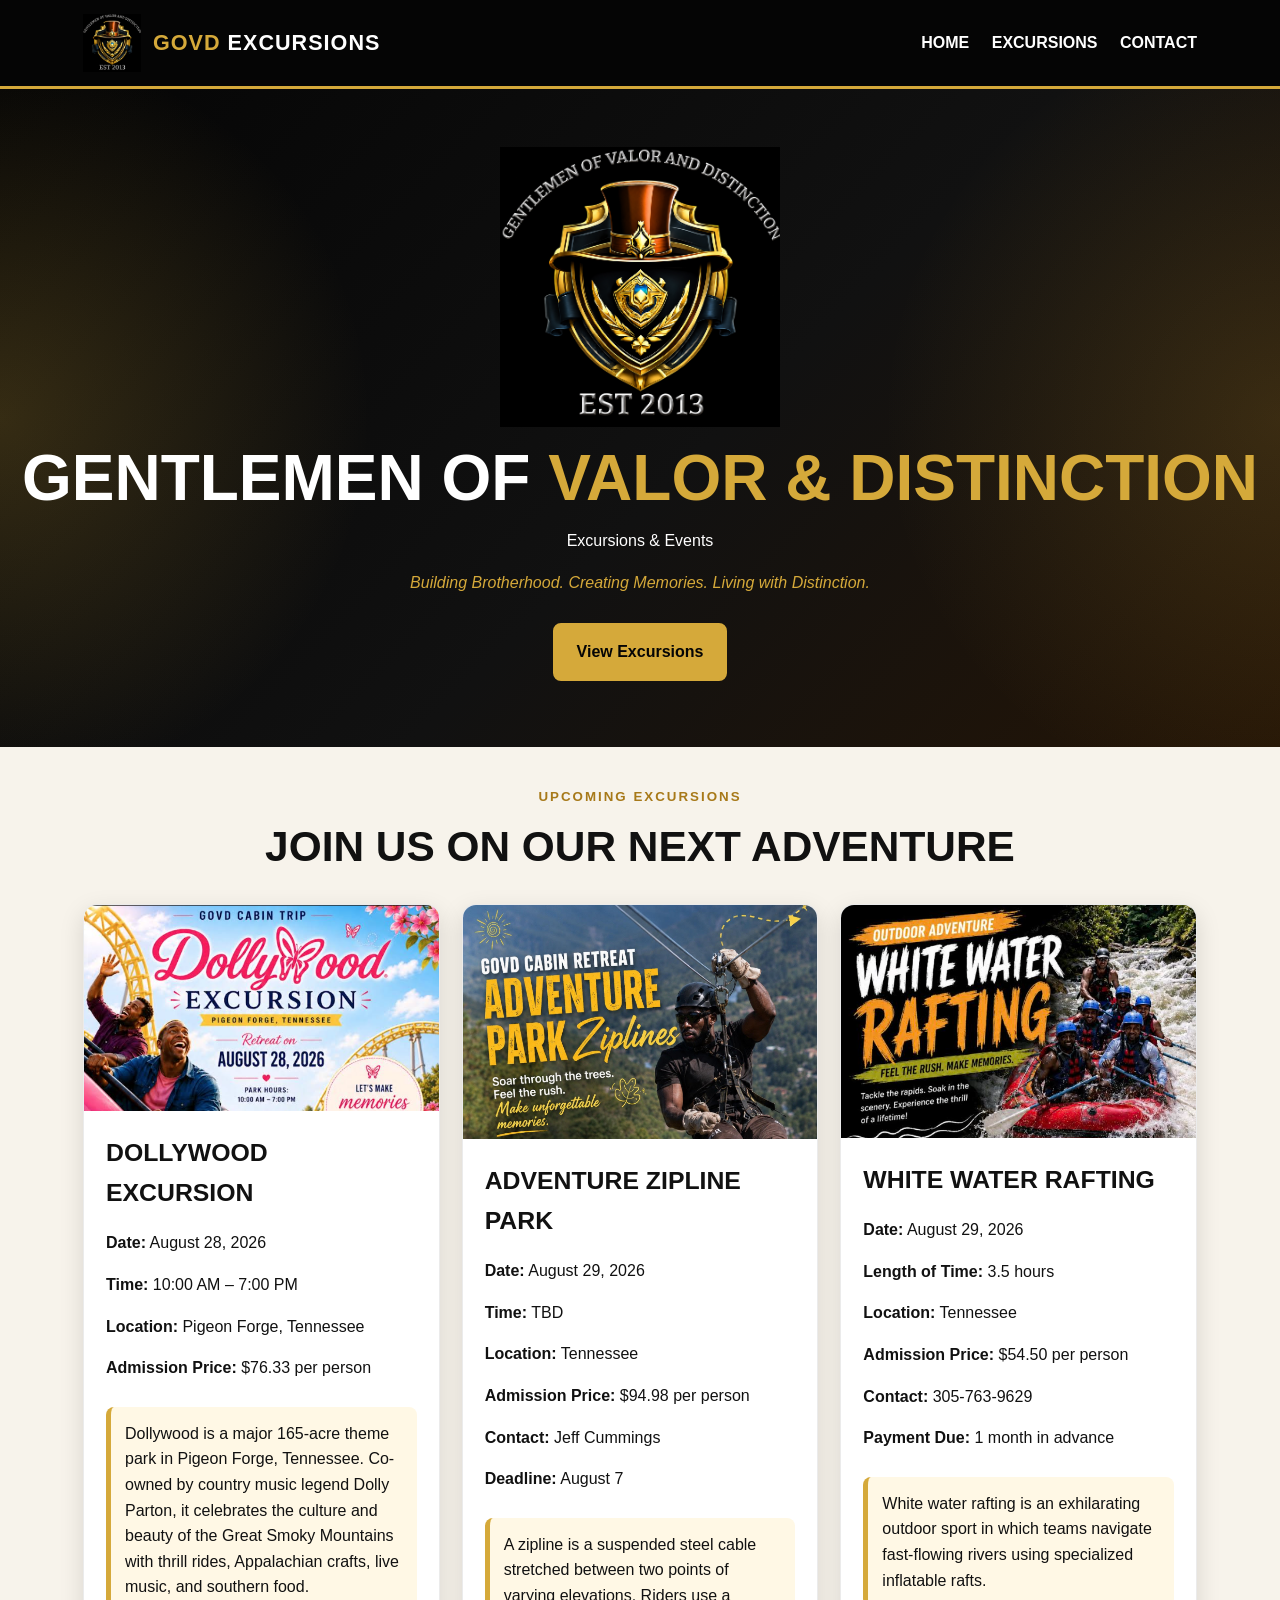
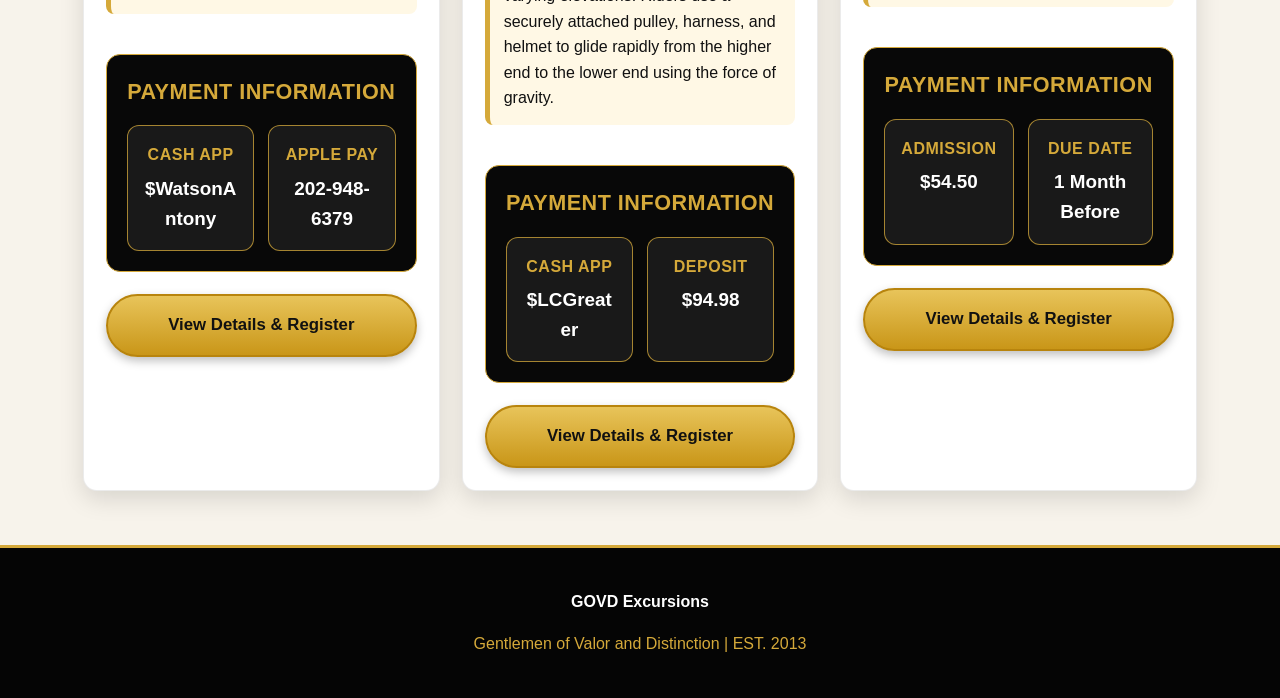
==== commit ddbe327f: "updated logo" ====
--- a/index.html
+++ b/index.html
@@ -11,7 +11,7 @@
 <header class="site-header">
   <div class="header-inner">
     <a class="brand" href="index.html">
-      <img src="images/govd-logo.png" alt="GOVD logo">
+      <img src="images/govd-logo-black.png" alt="GOVD logo">
       <div class="brand-title"><span>GOVD</span> EXCURSIONS</div>
     </a>
 
@@ -24,7 +24,7 @@
 </header>
 
 <section class="hero">
-  <img src="images/govd-logo.png" alt="Gentlemen of Valor and Distinction Logo" class="hero-logo">
+  <img src="images/govd-logo-black.png" alt="Gentlemen of Valor and Distinction Logo" class="hero-logo">
   <h1>Gentlemen of <span>Valor & Distinction</span></h1>
   <p>Excursions & Events</p>
   <p class="tagline">Building Brotherhood. Creating Memories. Living with Distinction.</p>
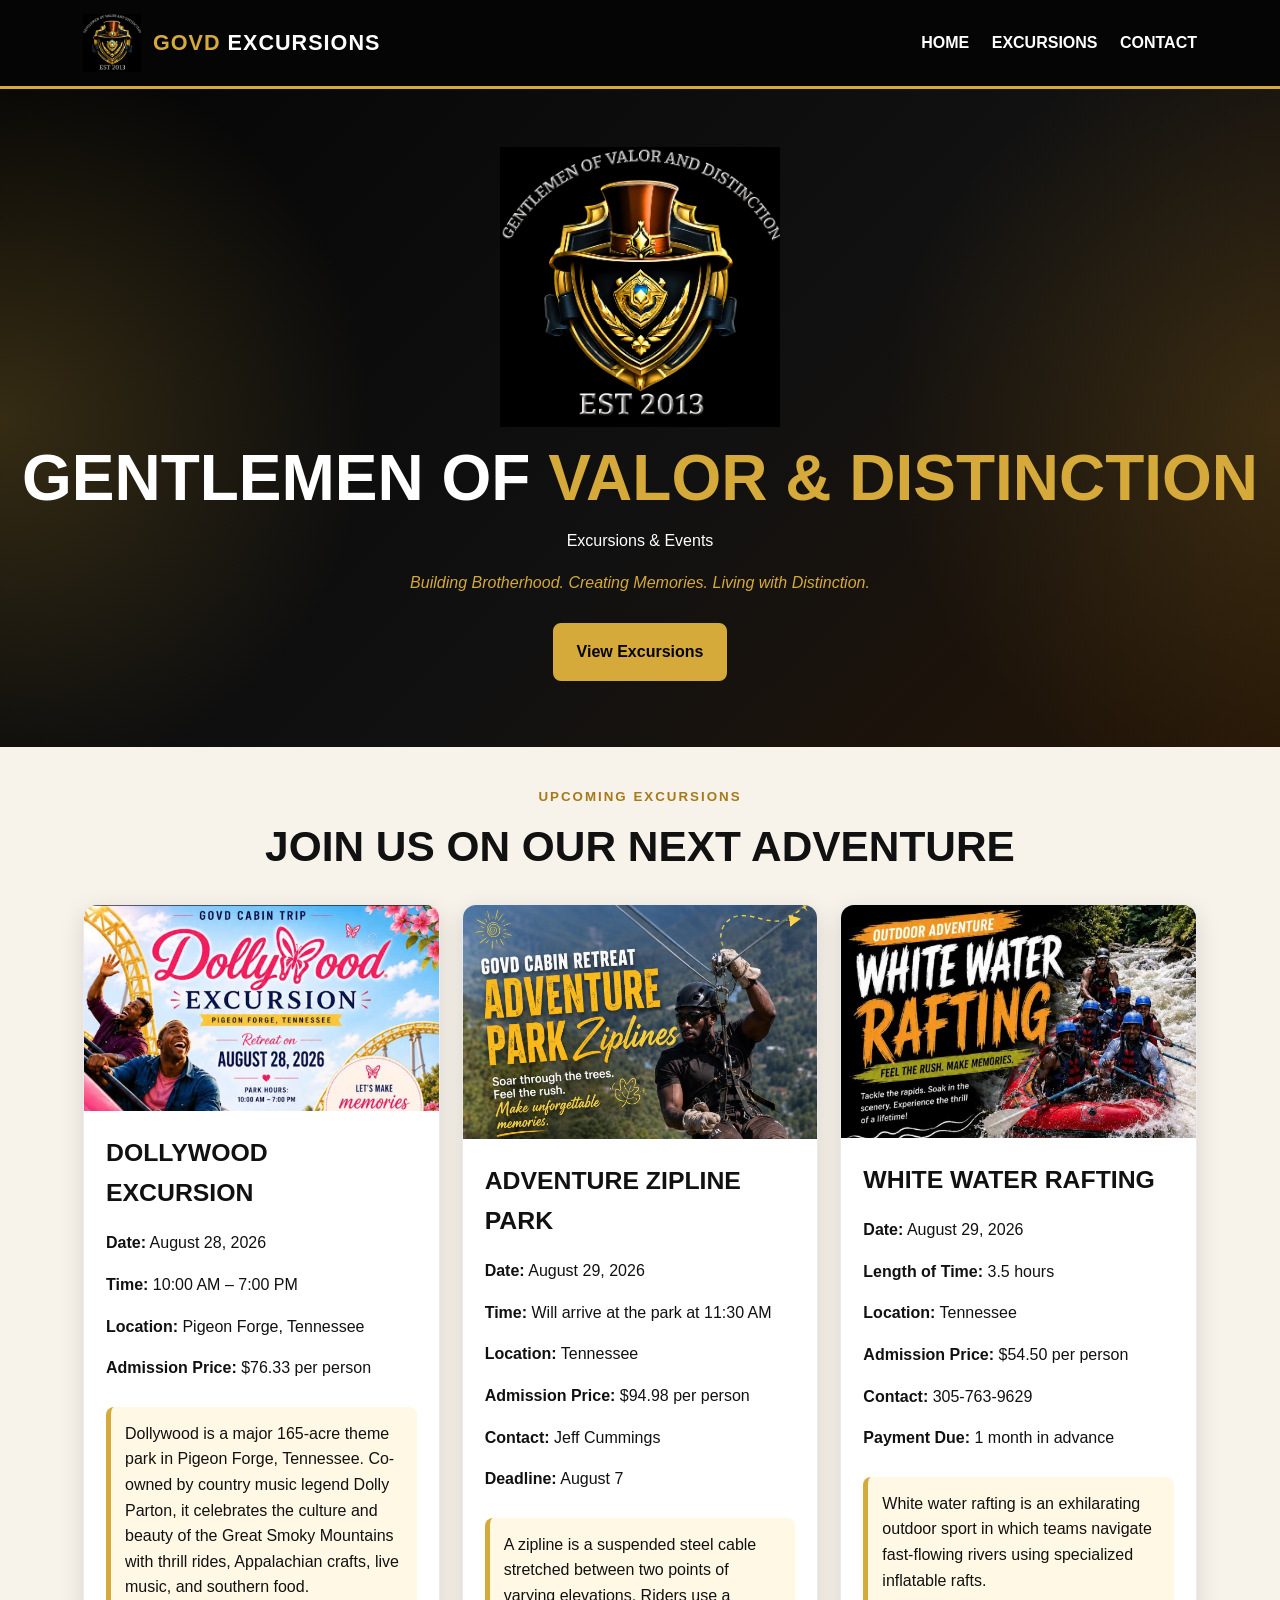
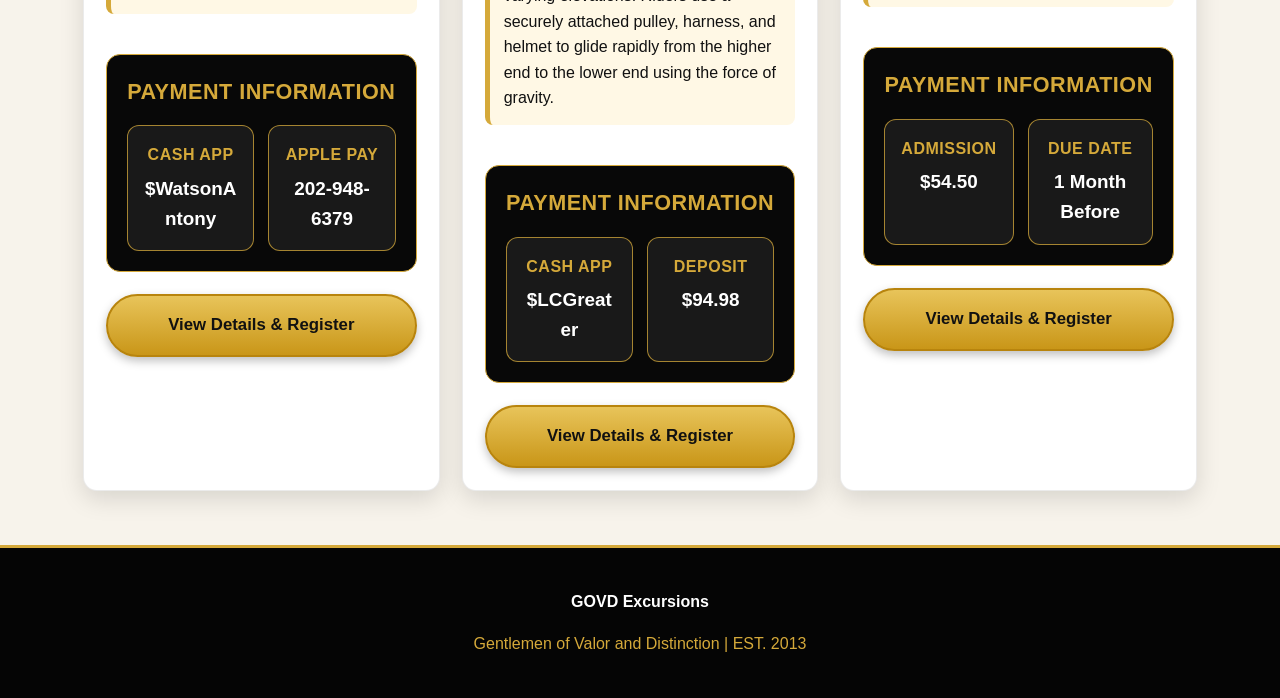
==== commit 69a9f64b: "update time" ====
--- a/index.html
+++ b/index.html
@@ -11,7 +11,7 @@
 <header class="site-header">
   <div class="header-inner">
     <a class="brand" href="index.html">
-      <img src="images/govd-logo-black.png" alt="GOVD logo">
+      <img src="images/govd-logo.png" alt="GOVD logo">
       <div class="brand-title"><span>GOVD</span> EXCURSIONS</div>
     </a>
 
@@ -24,7 +24,7 @@
 </header>
 
 <section class="hero">
-  <img src="images/govd-logo-black.png" alt="Gentlemen of Valor and Distinction Logo" class="hero-logo">
+  <img src="images/govd-logo.png" alt="Gentlemen of Valor and Distinction Logo" class="hero-logo">
   <h1>Gentlemen of <span>Valor & Distinction</span></h1>
   <p>Excursions & Events</p>
   <p class="tagline">Building Brotherhood. Creating Memories. Living with Distinction.</p>
@@ -75,7 +75,7 @@
         <div class="card-body">
           <h3 class="event-title">Adventure Zipline Park</h3>
           <div class="detail"><strong>Date:</strong> August 29, 2026</div>
-          <div class="detail"><strong>Time:</strong> TBD</div>
+          <div class="detail"><strong>Time:</strong> Will arrive at the park at 11:30 AM</div>
           <div class="detail"><strong>Location:</strong> Tennessee</div>
           <div class="detail"><strong>Admission Price:</strong> $94.98 per person</div>
           <div class="detail"><strong>Contact:</strong> Jeff Cummings</div>
